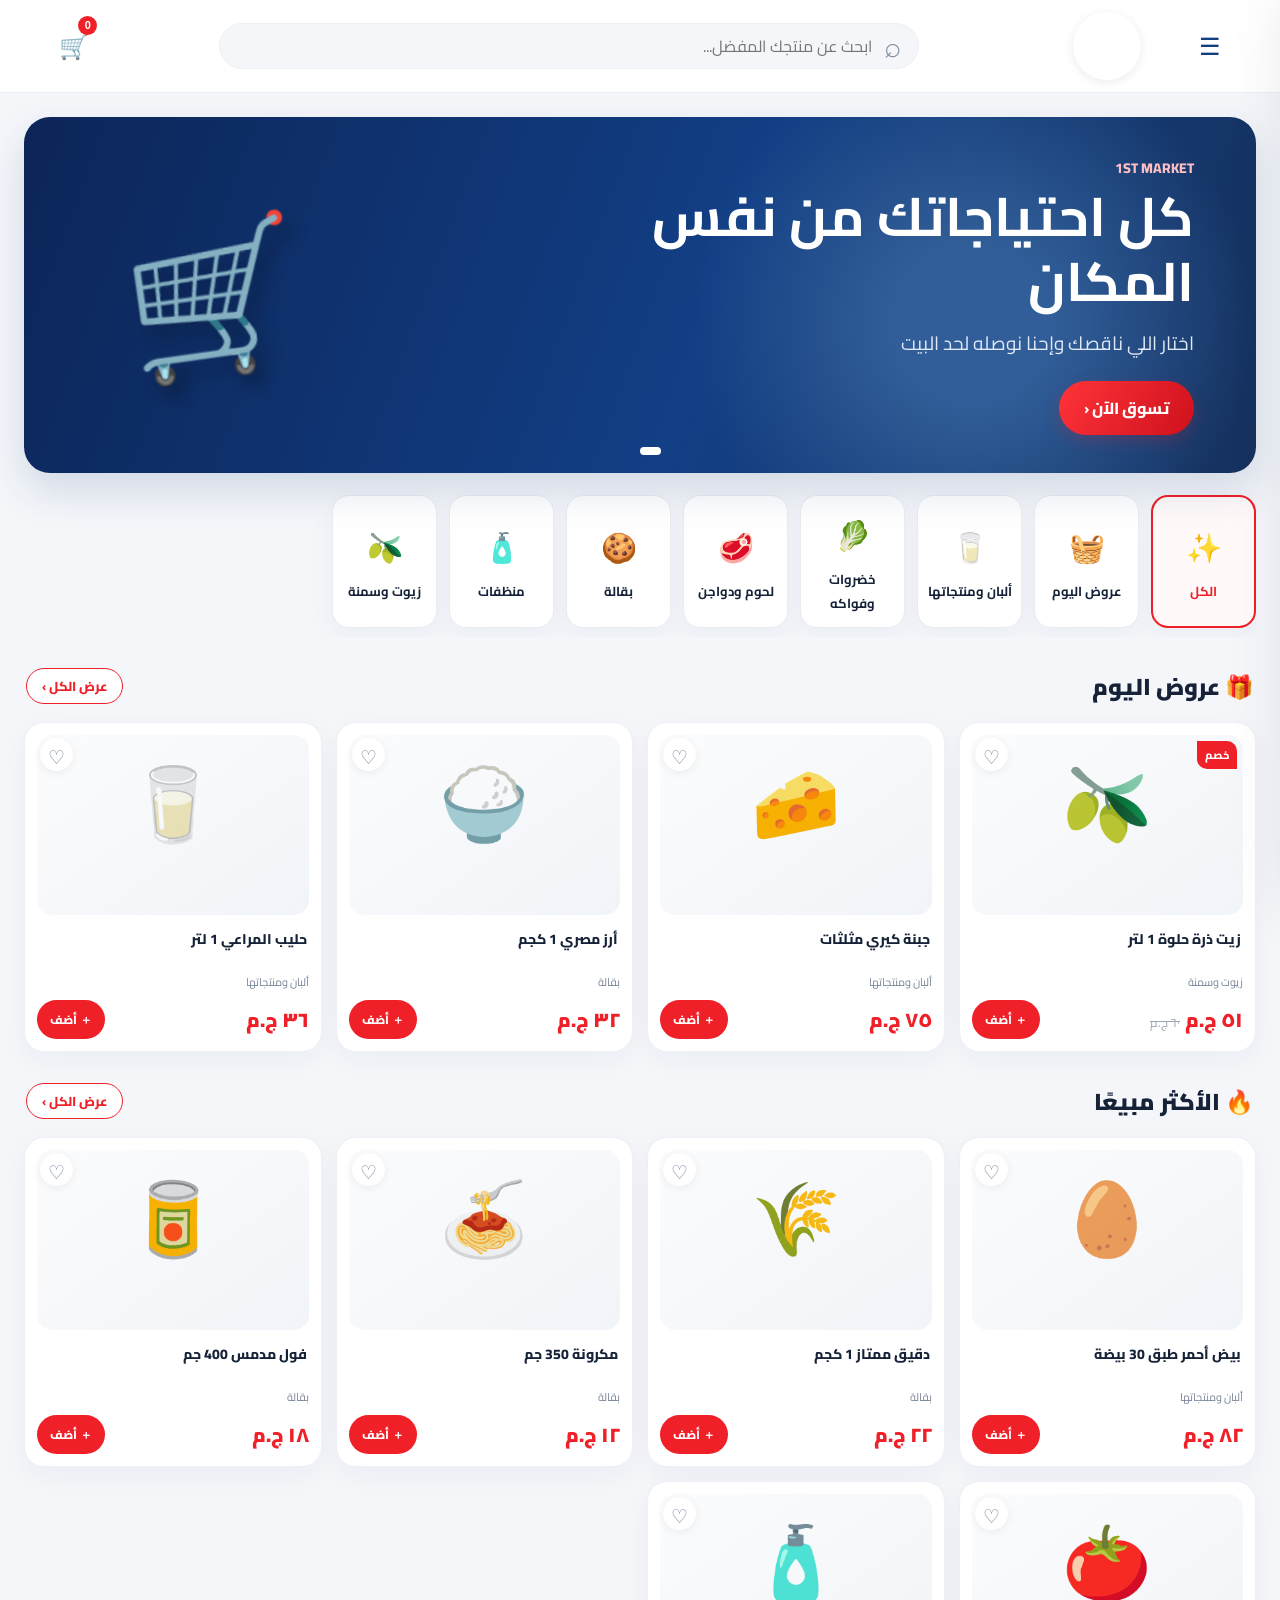
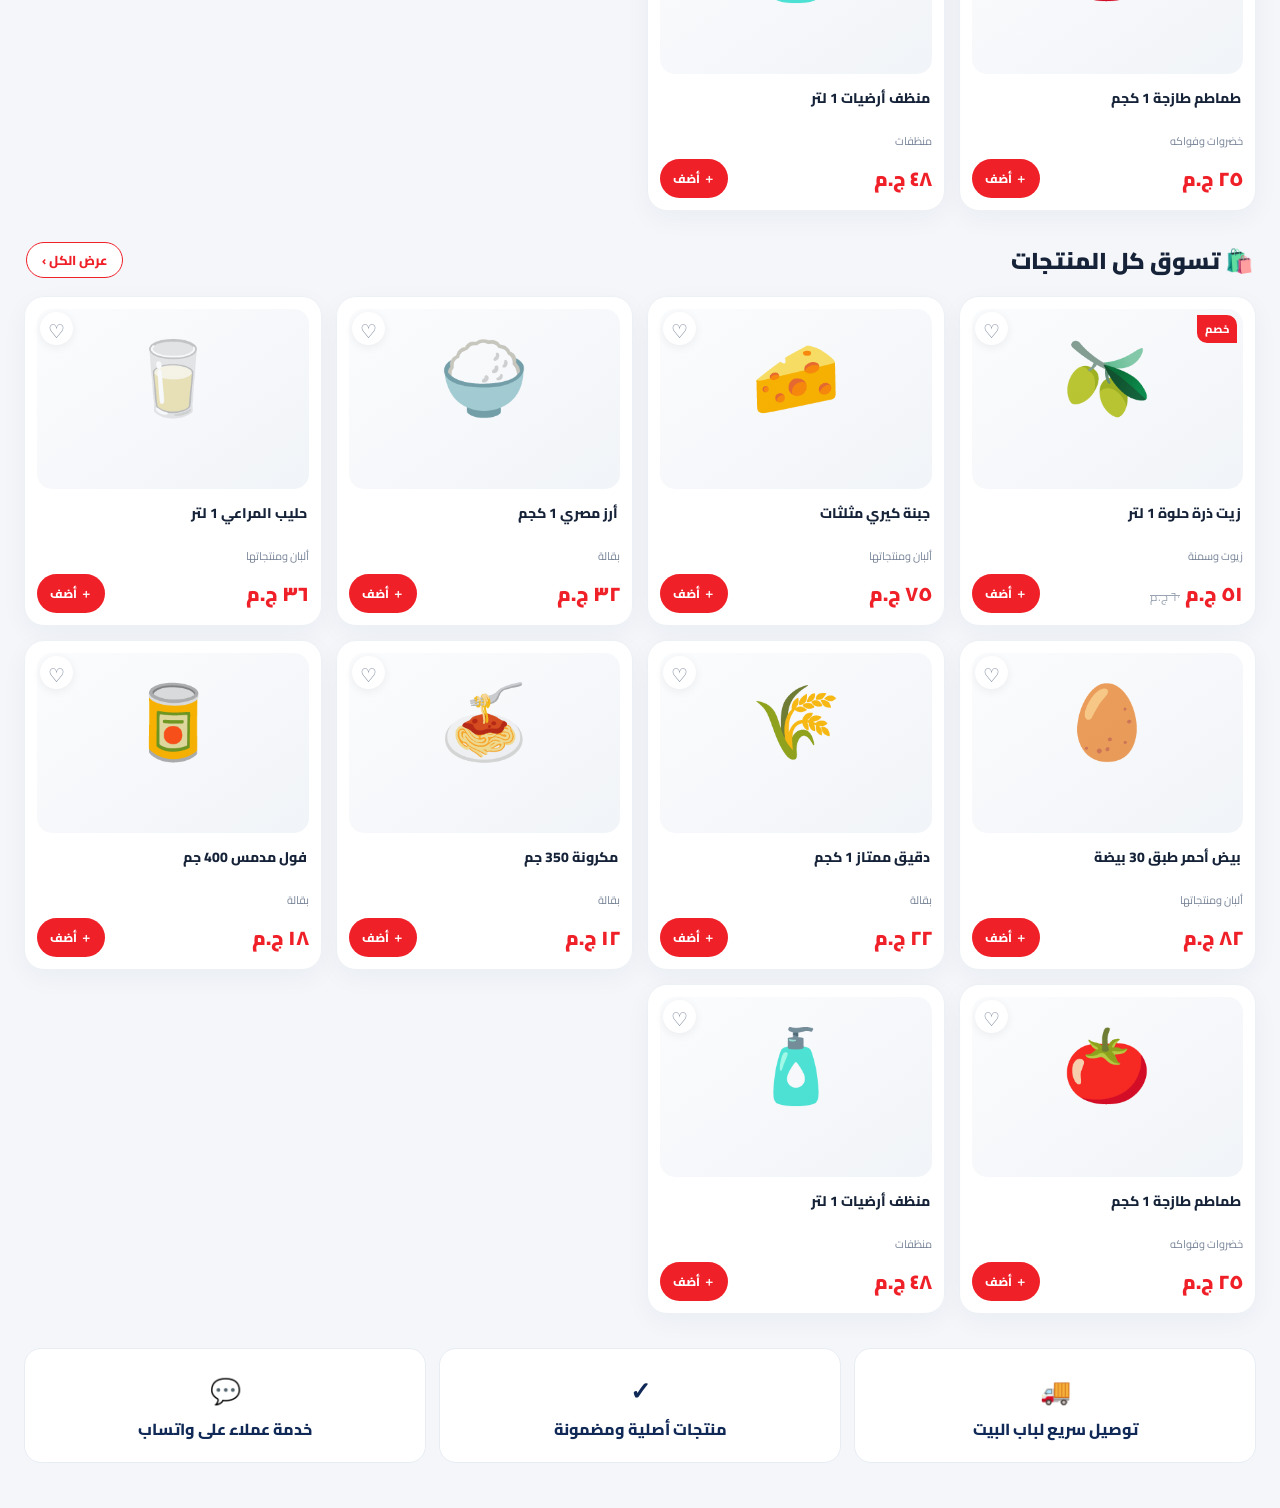
==== index.html @ da10d717 "Add files via upload" ====
<!doctype html>
<html lang="ar" dir="rtl">
<head>
  <meta charset="utf-8">
  <meta name="viewport" content="width=device-width,initial-scale=1,viewport-fit=cover">
  <meta name="theme-color" content="#f8f9fc">
  <meta name="description" content="1ST MARKET — كل احتياجاتك من نفس المكان">
  <title>1ST MARKET | ماركت البيت</title>
  <link rel="preconnect" href="https://fonts.googleapis.com">
  <link rel="preconnect" href="https://fonts.gstatic.com" crossorigin>
  <link href="https://fonts.googleapis.com/css2?family=Cairo:wght@400;500;600;700;800;900&display=swap" rel="stylesheet">
  <link rel="stylesheet" href="style.css">
</head>
<body>
  <div id="app" class="app-shell">
    <header class="topbar">
      <button class="icon-button menu-toggle" id="menu-toggle" aria-label="القائمة">☰</button>
      <a class="brand" href="#home" aria-label="1ST MARKET الصفحة الرئيسية"><span class="brand-crop"><img src="assets/brand.png" alt="1ST MARKET"></span></a>
      <label class="search-box"><span>⌕</span><input id="search-input" type="search" placeholder="ابحث عن منتجك المفضل..." autocomplete="off"></label>
      <button class="icon-button cart-shortcut" data-page="cart" aria-label="السلة">🛒<b id="cart-count">0</b></button>
    </header>
    <aside class="drawer" id="drawer">
      <div class="drawer-head"><span>أهلاً بيك في 1ST MARKET</span><button class="icon-button" id="close-drawer">×</button></div>
      <button data-page="home">🏠 الرئيسية</button><button data-page="orders">📦 طلباتي</button><button data-page="favorites">♡ المفضلة</button>
      <div class="drawer-note">كل احتياجاتك من نفس المكان</div>
    </aside>
    <main id="view" class="main-content"></main>
    <nav class="bottom-nav" aria-label="التنقل الرئيسي">
      <button class="active" data-page="home"><span>⌂</span><small>الرئيسية</small></button><button data-page="orders"><span>▤</span><small>طلباتي</small></button><button class="nav-cart" data-page="cart"><span>🛒</span><small>السلة</small><b id="nav-cart-count">0</b></button><button data-page="favorites"><span>♡</span><small>المفضلة</small></button><button data-page="more"><span>☰</span><small>المزيد</small></button>
    </nav>
    <div id="toast" class="toast" role="status"></div>
  </div>
  <script src="https://cdn.jsdelivr.net/npm/@supabase/supabase-js@2"></script>
  <script src="config.js"></script>
  <script src="store.js"></script>
</body>
</html>
---- style.css ----
:root{--red:#ef2028;--red-dark:#ce111b;--navy:#102957;--blue:#123e83;--ink:#152238;--muted:#778397;--bg:#f4f6fa;--line:#e8edf3;--green:#15934d;--white:#fff;--shadow:0 8px 26px #14294c0b;--radius:20px}*{box-sizing:border-box}html{scroll-behavior:smooth}body{margin:0;background:var(--bg);color:var(--ink);font-family:'Cairo',Tahoma,sans-serif}button,input,select,textarea{font:inherit}button{cursor:pointer}.app-shell{min-height:100vh}.topbar{position:sticky;top:0;z-index:20;display:flex;align-items:center;gap:18px;padding:12px max(4vw,20px);background:#ffffffed;backdrop-filter:blur(14px);border-bottom:1px solid var(--line)}.brand{width:132px;min-width:122px;text-decoration:none;text-align:center;color:var(--navy);line-height:1}.brand-mark{display:block;color:var(--red);font-size:25px;font-weight:900;font-style:italic}.brand-mark span{font-size:13px}.brand-name{display:block;letter-spacing:2px;font-size:14px;font-weight:900}.search-box{height:46px;display:flex;align-items:center;gap:10px;flex:1;max-width:700px;margin:auto;background:#f4f6f9;border:1px solid #edf0f4;border-radius:25px;padding:0 17px;color:#8290a0}.search-box span{font-size:29px;line-height:1}.search-box input{width:100%;border:0;outline:0;background:transparent;color:var(--ink)}.icon-button{position:relative;border:0;background:transparent;color:var(--blue);font-size:24px;padding:8px}.cart-shortcut b,.nav-cart b{position:absolute;top:0;right:0;min-width:19px;height:19px;border-radius:12px;background:var(--red);color:#fff;font:700 11px/19px sans-serif;text-align:center}.admin-shortcut{border:1px solid #dce5f2;background:white;color:var(--blue);border-radius:24px;padding:9px 17px;font-size:13px;font-weight:800}.main-content{max-width:1280px;margin:auto;padding:24px 24px 106px}.hero{position:relative;overflow:hidden;min-height:290px;border-radius:26px;padding:38px 5%;display:flex;align-items:center;background:radial-gradient(circle at 77% 58%,#315e98 0 8%,transparent 29%),linear-gradient(110deg,#0c2558,#123f85 56%,#16315d);color:white;box-shadow:0 18px 40px #0d2e6425}.hero:after{content:'🛒';position:absolute;left:8%;font-size:145px;filter:drop-shadow(8px 14px 10px #0005);transform:rotate(-8deg)}.hero-copy{max-width:55%;position:relative;z-index:1}.hero-kicker{color:#ffbfc2;font-size:14px;font-weight:800}.hero h1{margin:4px 0 0;font-size:clamp(32px,5vw,54px);line-height:1.2}.hero p{font-size:19px;color:#e0e9f8;margin:10px 0 20px}.primary-button,.red-button{border:0;border-radius:28px;color:white;background:linear-gradient(120deg,#ff333a,var(--red-dark));font-weight:800;padding:12px 25px;box-shadow:0 6px 16px #ed1f2933}.hero-dots{position:absolute;bottom:18px;left:50%;display:flex;gap:7px}.hero-dots i{width:7px;height:7px;border-radius:50%;background:#ffffff70}.hero-dots i:first-child{background:white}.category-row{display:flex;gap:12px;overflow:auto;padding:22px 0 9px}.category-chip{flex:0 0 105px;border:1px solid var(--line);border-radius:17px;background:white;padding:12px 8px;text-align:center;box-shadow:var(--shadow);color:var(--ink);font-size:13px;font-weight:700}.category-chip .emoji{display:block;font-size:29px;margin-bottom:4px}.category-chip.selected{border:2px solid var(--red);color:var(--red);background:#fff9f9}.section{margin-top:28px}.section-heading{display:flex;justify-content:space-between;align-items:center;margin:0 2px 14px}.section-heading h2{font-size:23px;margin:0;font-weight:900}.section-heading .see-all{border:1px solid var(--red);border-radius:20px;padding:5px 15px;color:var(--red);background:white;font-size:13px;font-weight:800}.product-grid{display:grid;grid-template-columns:repeat(4,minmax(0,1fr));gap:14px}.product-card{position:relative;display:flex;flex-direction:column;background:white;border:1px solid #edf0f4;border-radius:20px;padding:12px;box-shadow:var(--shadow);transition:transform .2s}.product-card:hover{transform:translateY(-3px)}.product-image{height:180px;display:grid;place-items:center;background:linear-gradient(145deg,#fbfcfd,#f4f7fa);border-radius:15px;overflow:hidden}.product-image img{width:100%;height:100%;object-fit:contain;mix-blend-mode:multiply}.product-emoji{font-size:74px}.sale-badge{position:absolute;top:18px;right:18px;border-radius:0 10px 0 10px;background:var(--red);color:white;padding:4px 8px;font-size:11px;font-weight:800}.favorite-toggle{position:absolute;top:15px;left:15px;border:0;width:33px;height:33px;border-radius:50%;background:#fff;color:#778397;font-size:19px;box-shadow:0 2px 10px #0001}.favorite-toggle.active{color:var(--red)}.product-title{font-size:14px;font-weight:800;margin:11px 2px 4px;min-height:42px}.product-meta{font-size:11px;color:var(--muted)}.product-bottom{display:flex;align-items:center;justify-content:space-between;margin-top:auto;padding-top:8px}.price{color:var(--red);font-size:20px;font-weight:900;white-space:nowrap}.old-price{color:#9aa4b2;text-decoration:line-through;font-size:12px;margin-inline-start:5px}.add-button{border:0;border-radius:20px;padding:8px 13px;background:var(--red);color:white;font-size:12px;font-weight:800}.features{display:grid;grid-template-columns:repeat(3,1fr);gap:13px;margin-top:34px}.feature{background:white;border:1px solid var(--line);border-radius:17px;padding:18px;text-align:center;color:var(--navy);font-weight:800}.feature span{display:block;font-size:25px}.bottom-nav{position:fixed;z-index:25;bottom:0;right:0;left:0;display:flex;justify-content:center;gap:clamp(12px,6vw,80px);padding:9px 12px max(9px,env(safe-area-inset-bottom));background:#ffffffef;border-top:1px solid var(--line);backdrop-filter:blur(14px)}.bottom-nav button{position:relative;min-width:54px;display:grid;justify-items:center;gap:1px;border:0;background:transparent;color:#7d8795}.bottom-nav button span{font-size:24px;line-height:1.1}.bottom-nav small{font-size:10px;font-weight:700}.bottom-nav button.active{color:var(--red)}.nav-cart b{top:-3px;right:6px}.drawer{position:fixed;z-index:40;inset:0 0 0 auto;width:min(330px,85vw);padding:20px;background:white;box-shadow:-20px 0 60px #061b3920;transform:translateX(110%);transition:transform .25s}.drawer.open{transform:translateX(0)}.drawer-head{display:flex;justify-content:space-between;align-items:center;color:var(--navy);font-weight:900;margin-bottom:20px}.drawer>button:not(.icon-button){display:block;width:100%;border:0;background:white;text-align:right;padding:14px 8px;border-bottom:1px solid var(--line);font-weight:700;color:var(--ink)}.drawer-note{margin-top:25px;padding:16px;background:#fff4f4;border-radius:14px;color:var(--red);font-weight:800}.page-title{display:flex;justify-content:space-between;align-items:center;margin:0 0 18px}.page-title h1{font-size:27px;margin:0}.panel{background:white;border:1px solid var(--line);border-radius:var(--radius);padding:20px;box-shadow:var(--shadow);margin-bottom:16px}.empty-state{padding:55px 20px;text-align:center;background:white;border-radius:22px;color:var(--muted)}.empty-state span{display:block;font-size:52px;margin-bottom:8px}.cart-layout{display:grid;grid-template-columns:1.6fr 1fr;gap:17px}.cart-line{display:grid;grid-template-columns:70px 1fr auto auto;align-items:center;gap:14px;padding:13px 0;border-bottom:1px solid var(--line)}.cart-thumb{height:65px;width:65px;display:grid;place-items:center;background:#f4f6f8;border-radius:13px;font-size:35px}.cart-thumb img{width:100%;height:100%;object-fit:contain}.qty-control{display:flex;align-items:center;gap:12px;border:1px solid var(--line);border-radius:10px;padding:5px}.qty-control button{border:0;background:#f5f7fa;color:var(--blue);width:25px;height:25px;border-radius:7px}.summary-row{display:flex;justify-content:space-between;padding:9px 0;color:#66748a}.summary-total{border-top:1px solid var(--line);margin-top:6px;padding-top:15px;font-size:20px;color:var(--ink);font-weight:900}.checkout-form{display:grid;gap:10px}.field{width:100%;border:1px solid #dfe5ed;border-radius:11px;padding:11px 13px;outline:none;background:white}.field:focus{border-color:#91add7;box-shadow:0 0 0 3px #dce8fa}.checkout-form label,.form-grid label{font-size:12px;font-weight:800;color:#59677d}.checkout-form label input,.checkout-form label textarea,.checkout-form label select{display:block;margin-top:5px}.checkout-form textarea{min-height:75px;resize:vertical}.status-pill{display:inline-block;padding:4px 10px;border-radius:20px;background:#eef5ff;color:var(--blue);font-size:12px;font-weight:800}.order-card{display:grid;grid-template-columns:1fr auto;gap:12px}.order-card h3{margin:0}.order-card p{margin:5px 0;color:var(--muted);font-size:13px}.order-items{grid-column:1/-1;border-top:1px solid var(--line);padding-top:10px;font-size:13px}.admin-wrap{display:grid;grid-template-columns:210px 1fr;gap:18px}.admin-sidebar{position:sticky;top:88px;align-self:start;padding:12px;background:var(--navy);color:white;border-radius:18px}.admin-sidebar .admin-title{padding:10px 12px 14px;font-weight:900;font-size:16px}.admin-sidebar button{display:flex;align-items:center;gap:9px;width:100%;border:0;background:transparent;color:#dbe5f6;text-align:right;padding:11px 12px;border-radius:10px;font-size:13px}.admin-sidebar button.active,.admin-sidebar button:hover{background:#ffffff1b;color:white}.admin-content{min-width:0}.stat-grid{display:grid;grid-template-columns:repeat(4,1fr);gap:12px;margin-bottom:16px}.stat-card{background:white;border:1px solid var(--line);border-radius:16px;padding:16px}.stat-card span{display:block;color:var(--muted);font-size:12px}.stat-card strong{display:block;margin-top:7px;font-size:22px;color:var(--navy)}.toolbar{display:flex;align-items:center;justify-content:space-between;gap:10px;margin-bottom:13px}.toolbar h2{margin:0;font-size:20px}.toolbar-actions{display:flex;gap:8px;align-items:center}.secondary-button{border:1px solid var(--line);border-radius:10px;background:#fff;color:var(--navy);padding:8px 13px;font-size:12px;font-weight:800}.small-red{border:0;background:var(--red);color:white;border-radius:10px;padding:9px 13px;font-weight:800;font-size:12px}.table-wrap{overflow:auto}.data-table{width:100%;border-collapse:collapse;min-width:650px}.data-table th,.data-table td{padding:11px 10px;text-align:right;border-bottom:1px solid var(--line);font-size:12px}.data-table th{color:#748197;font-weight:800;background:#fafbfd}.data-table td strong{color:var(--red)}.row-actions{display:flex;gap:6px}.row-actions button{border:1px solid var(--line);background:white;border-radius:8px;padding:5px 8px;font-size:11px;color:var(--navy)}.row-actions .delete{color:#bd1d27}.form-grid{display:grid;grid-template-columns:1fr 1fr;gap:12px}.form-grid input,.form-grid select,.form-grid textarea{display:block;width:100%;margin-top:5px}.form-grid .wide{grid-column:1/-1}.modal-backdrop{position:fixed;z-index:80;inset:0;background:#06132480;display:grid;place-items:center;padding:18px}.modal{width:min(600px,100%);max-height:92vh;overflow:auto;border-radius:20px;background:white;padding:22px;box-shadow:0 25px 80px #0003}.modal-head{display:flex;justify-content:space-between;align-items:center;margin-bottom:14px}.modal-head h2{margin:0}.modal-close{border:0;background:#f1f3f7;border-radius:50%;width:34px;height:34px;font-size:20px}.modal-actions{display:flex;justify-content:flex-start;gap:8px;margin-top:17px}.toast{position:fixed;z-index:100;bottom:90px;left:50%;transform:translate(-50%,20px);background:#13213a;color:white;border-radius:30px;padding:10px 20px;font-weight:700;font-size:13px;opacity:0;pointer-events:none;transition:.22s;white-space:nowrap}.toast.show{opacity:1;transform:translate(-50%,0)}.settings-grid{display:grid;grid-template-columns:1fr 1fr;gap:12px}.settings-grid label{font-size:12px;font-weight:800}.settings-grid input,.settings-grid textarea{display:block;width:100%;margin-top:5px}.connection-note{background:#fff8e7;border:1px solid #f4e3ad;padding:12px 14px;border-radius:12px;color:#765d15;font-size:12px;line-height:1.8;margin-bottom:14px}.connection-note.connected{background:#eaf8f0;border-color:#bce6ca;color:#176a39}.category-admin-list{display:flex;flex-wrap:wrap;gap:8px}.category-admin-list span{display:inline-flex;gap:7px;align-items:center;padding:7px 11px;border:1px solid var(--line);border-radius:20px;background:#fafbfd}.category-admin-list button{border:0;background:transparent;color:var(--red)}.muted{color:var(--muted);font-size:12px}.hidden{display:none!important}.error-text{color:var(--red);font-size:12px}
@media(min-width:900px){.bottom-nav{display:none}.main-content{padding-bottom:45px}}
@media(max-width:850px){.topbar{gap:8px;padding:10px 13px}.admin-shortcut{display:none}.brand{min-width:76px;width:78px}.brand-mark{font-size:20px}.brand-name{font-size:11px}.search-box{height:42px;padding:0 11px}.main-content{padding:16px 14px 100px}.hero{min-height:245px}.product-grid{grid-template-columns:repeat(3,minmax(0,1fr));gap:10px}.product-image{height:155px}.cart-layout{grid-template-columns:1fr}.stat-grid{grid-template-columns:repeat(2,1fr)}.admin-wrap{grid-template-columns:1fr}.admin-sidebar{position:static;display:flex;overflow:auto;gap:4px;padding:8px}.admin-sidebar .admin-title{display:none}.admin-sidebar button{min-width:max-content;width:auto}.admin-content{min-width:0}}
@media(max-width:540px){.topbar{gap:6px}.menu-toggle{font-size:21px;padding:6px}.brand{min-width:63px;width:63px}.brand-mark{font-size:17px}.brand-mark span{font-size:10px}.brand-name{font-size:9px;letter-spacing:1px}.search-box{height:38px;gap:5px}.search-box span{font-size:23px}.search-box input{font-size:11px}.cart-shortcut{font-size:20px;padding:5px}.hero{min-height:205px;border-radius:19px;padding:23px 6%}.hero:after{font-size:95px;left:2%;opacity:.9}.hero-copy{max-width:66%}.hero h1{font-size:29px}.hero p{font-size:13px;margin:7px 0 13px}.hero .primary-button{font-size:12px;padding:9px 16px}.category-row{gap:8px;padding:17px 0 6px}.category-chip{flex-basis:84px;padding:9px 6px;font-size:11px}.category-chip .emoji{font-size:25px}.section{margin-top:20px}.section-heading h2{font-size:18px}.product-grid{grid-template-columns:repeat(2,minmax(0,1fr));gap:9px}.product-card{border-radius:16px;padding:8px}.product-image{height:137px}.product-emoji{font-size:60px}.product-title{font-size:12px;min-height:38px;margin-top:8px}.price{font-size:17px}.add-button{padding:7px 10px;font-size:10px}.features{grid-template-columns:1fr;gap:8px}.feature{padding:12px}.bottom-nav{gap:0;justify-content:space-around}.bottom-nav button{min-width:49px}.bottom-nav button span{font-size:21px}.bottom-nav small{font-size:9px}.cart-line{grid-template-columns:53px 1fr auto;gap:8px}.cart-thumb{width:52px;height:54px}.cart-line .line-sum{grid-column:2}.qty-control{gap:6px;padding:4px}.qty-control button{width:22px;height:22px}.page-title h1{font-size:23px}.panel{padding:14px;border-radius:16px}.stat-grid{gap:8px}.stat-card{padding:11px}.stat-card strong{font-size:19px}.toolbar{align-items:flex-start;flex-direction:column}.toolbar-actions{width:100%;flex-wrap:wrap}.form-grid,.settings-grid{grid-template-columns:1fr}.form-grid .wide{grid-column:auto}.order-card{grid-template-columns:1fr}.order-card>.status-pill{justify-self:start}}
.product-open{display:grid;place-items:center;width:100%;height:180px;padding:0;border:0;border-radius:15px;background:linear-gradient(145deg,#fbfcfd,#f1f4f8);overflow:hidden}.product-card-image{width:100%;height:100%;object-fit:contain;mix-blend-mode:multiply}.product-open .product-emoji{font-size:72px}.product-title[data-do="detail"]{cursor:pointer}.hero{background-repeat:no-repeat}.hero-dots{z-index:2}.hero-dots button{width:8px;height:8px;border:0;border-radius:50%;padding:0;background:#ffffff77}.hero-dots button.on{background:#fff;width:21px;border-radius:6px}.detail-layout{display:grid;grid-template-columns:1.06fr .94fr;gap:26px;background:#fff;border:1px solid var(--line);border-radius:22px;padding:20px;box-shadow:var(--shadow)}.detail-photo{height:min(43vw,500px);min-height:300px;position:relative;display:grid;place-items:center;background:#f5f7f9;border-radius:18px;overflow:hidden}.detail-photo img{height:100%;width:100%;object-fit:contain;mix-blend-mode:multiply}.detail-photo>span{font-size:140px}.detail-sale{top:18px;right:18px;font-size:15px;padding:9px 14px}.thumb-row{display:flex;gap:9px;margin-top:10px;overflow:auto}.thumb-row button{width:85px;height:80px;padding:3px;border-radius:12px;border:1px solid var(--line);background:#f8f9fb;flex:none}.thumb-row button.chosen{border:2px solid var(--red)}.thumb-row img{width:100%;height:100%;object-fit:contain}.detail-info{padding:12px 4px}.product-breadcrumb{font-size:12px;color:var(--muted)}.detail-info h1{font-size:clamp(26px,4vw,38px);line-height:1.3;margin:14px 0}.rating{font-size:17px;color:#f2a900;font-weight:900}.rating span{color:var(--muted);font-size:13px;font-weight:500}.detail-description{font-size:16px;line-height:1.9;color:#45536a}.detail-hot{display:inline-block;background:#fff0f0;color:var(--red);border-radius:25px;padding:8px 14px;margin:12px 0;font-size:13px;font-weight:800}.detail-price{display:flex;align-items:center;gap:15px;margin:8px 0}.detail-price strong{font-size:36px;color:var(--red)}.detail-price del{font-size:19px;color:#8c98a9}.stock-note{color:#188244;font-size:13px;font-weight:800}.buy-row{display:flex;gap:12px;margin:18px 0}.buy-row .qty-control{min-width:115px;justify-content:space-around}.buy-row .red-button{flex:1}.detail-perks{display:flex;flex-wrap:wrap;gap:8px}.detail-perks span{border-radius:10px;background:#f3f6fa;padding:10px;font-size:12px;color:var(--navy);font-weight:700}.product-specs{margin-top:17px}.product-specs h2{font-size:18px;color:var(--navy);margin-top:15px}.product-specs table{width:100%;border-collapse:collapse}.product-specs th,.product-specs td{padding:10px;border:1px solid var(--line);text-align:right}.product-specs th{width:35%;background:#f8f9fb}.track-form{display:grid;grid-template-columns:1fr 1fr auto;gap:12px;align-items:end}.track-form label{font-size:12px;font-weight:800}.track-form .field{display:block;margin-top:4px}.track-steps{display:flex;justify-content:space-between;gap:10px;grid-column:1/-1;padding:20px 0}.track-steps span{display:grid;text-align:center;gap:7px;color:#8b96a7;font-size:12px}.track-steps span.done{color:#168244}.track-steps b{display:grid;place-items:center;width:42px;height:42px;border-radius:50%;margin:auto;background:#e9edf2;font-size:20px}.track-steps .done b{background:#1a9d55;color:white}.success-page{text-align:center;padding:42px 18px}.success-check{width:85px;height:85px;border-radius:50%;display:grid;place-items:center;background:#159d55;color:white;font-size:53px;margin:auto}.order-number{display:grid;gap:5px;background:#eef9f2;color:#277145;border-radius:16px;padding:18px;max-width:420px;margin:20px auto}.order-number strong{font-size:26px}.remove-item{border:0;background:none;color:var(--red);font-size:22px}.more-panel{display:grid;gap:10px}.more-panel button{background:#fff;border:1px solid var(--line);border-radius:12px;text-align:right;padding:15px;font-weight:800;color:var(--navy)}
.brand{display:flex;align-items:center;justify-content:center}.brand-crop{display:block;width:68px;height:68px;position:relative;border-radius:50%;overflow:hidden;background:white;box-shadow:0 2px 10px #10295718}.brand-crop img{position:absolute;width:250%;height:250%;max-width:none;object-fit:cover;left:50%;top:50%;transform:translate(-50%,-50%)}
.hero.has-image:after{display:none}
@media(max-width:700px){.product-open{height:137px}.detail-layout{grid-template-columns:1fr;padding:12px;gap:12px}.detail-photo{height:330px;min-height:260px}.detail-info{padding:7px}.detail-info h1{font-size:26px;margin:8px 0}.detail-price strong{font-size:30px}.track-form{grid-template-columns:1fr}.track-steps{overflow:auto}.track-steps span{min-width:72px}.product-specs th,.product-specs td{padding:8px;font-size:12px}}
@media(max-width:540px){.brand-crop{width:48px;height:48px}.topbar .brand{min-width:52px;width:52px}}
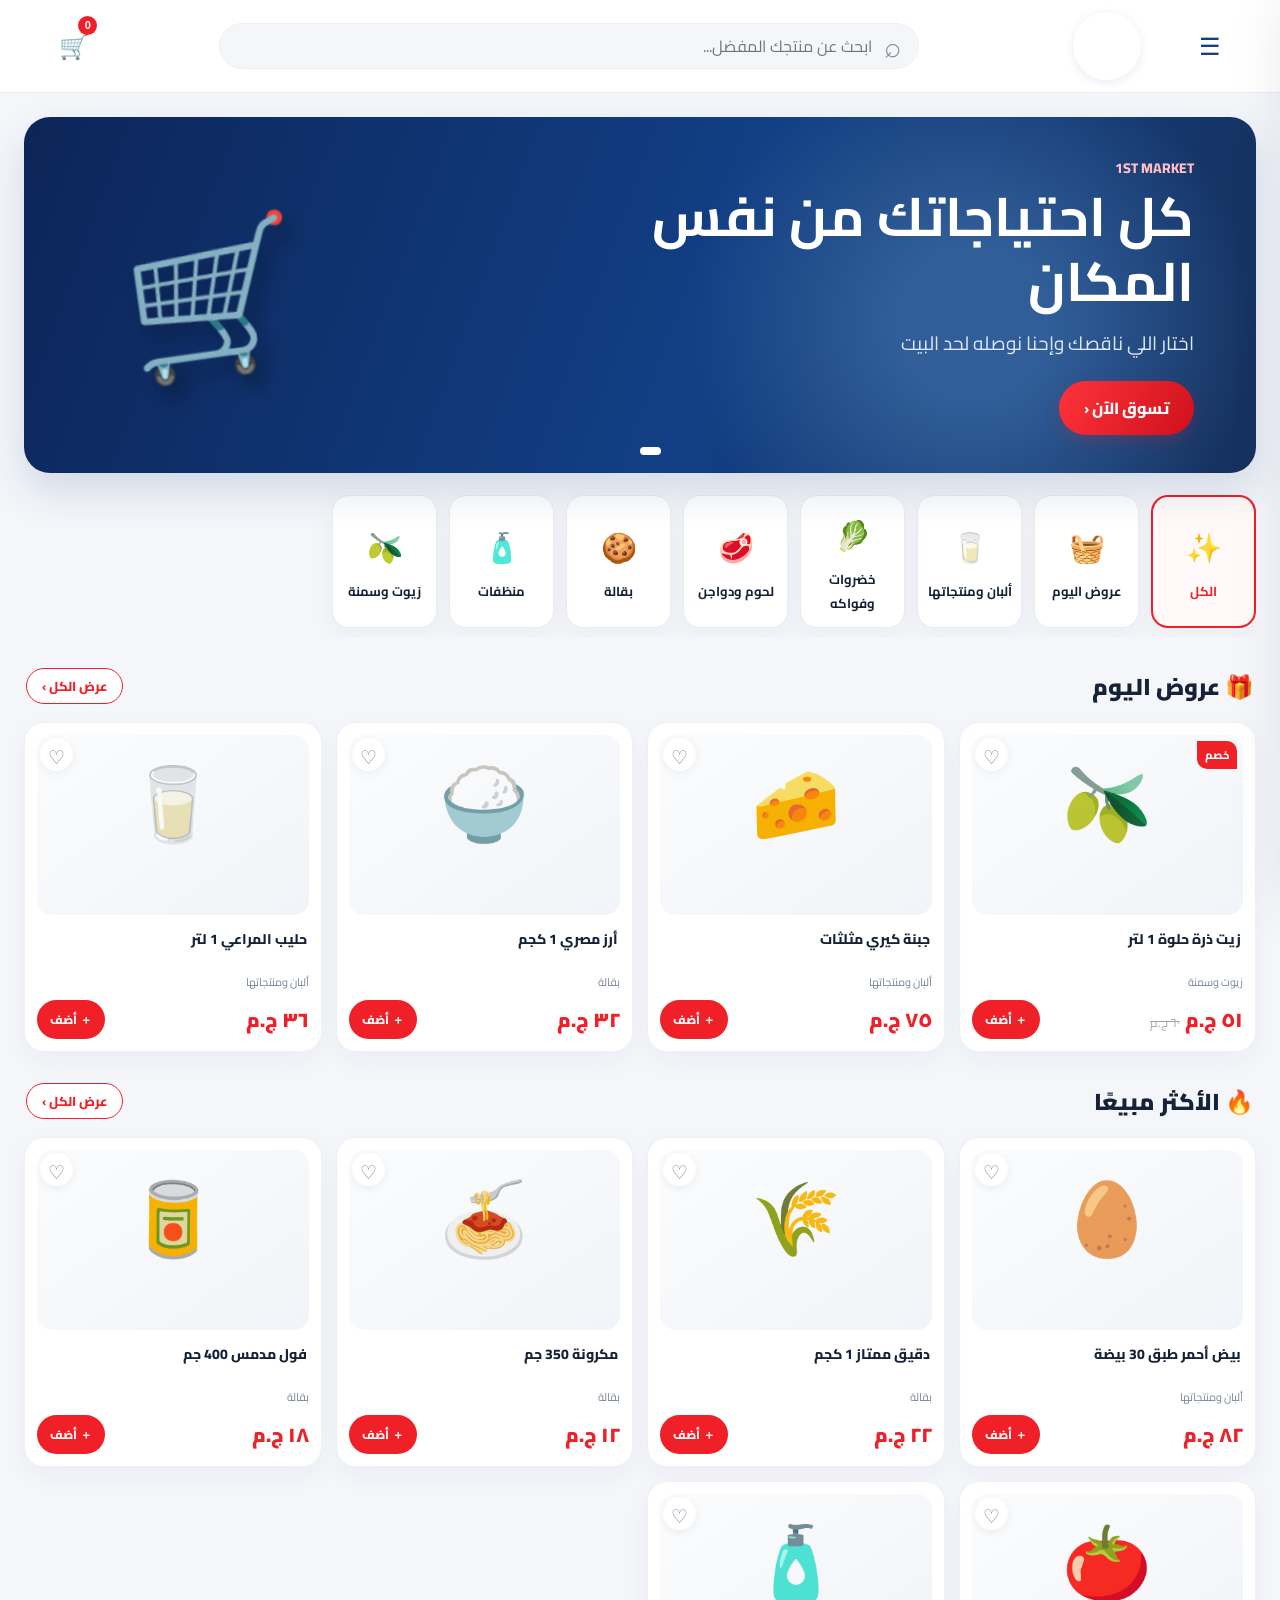
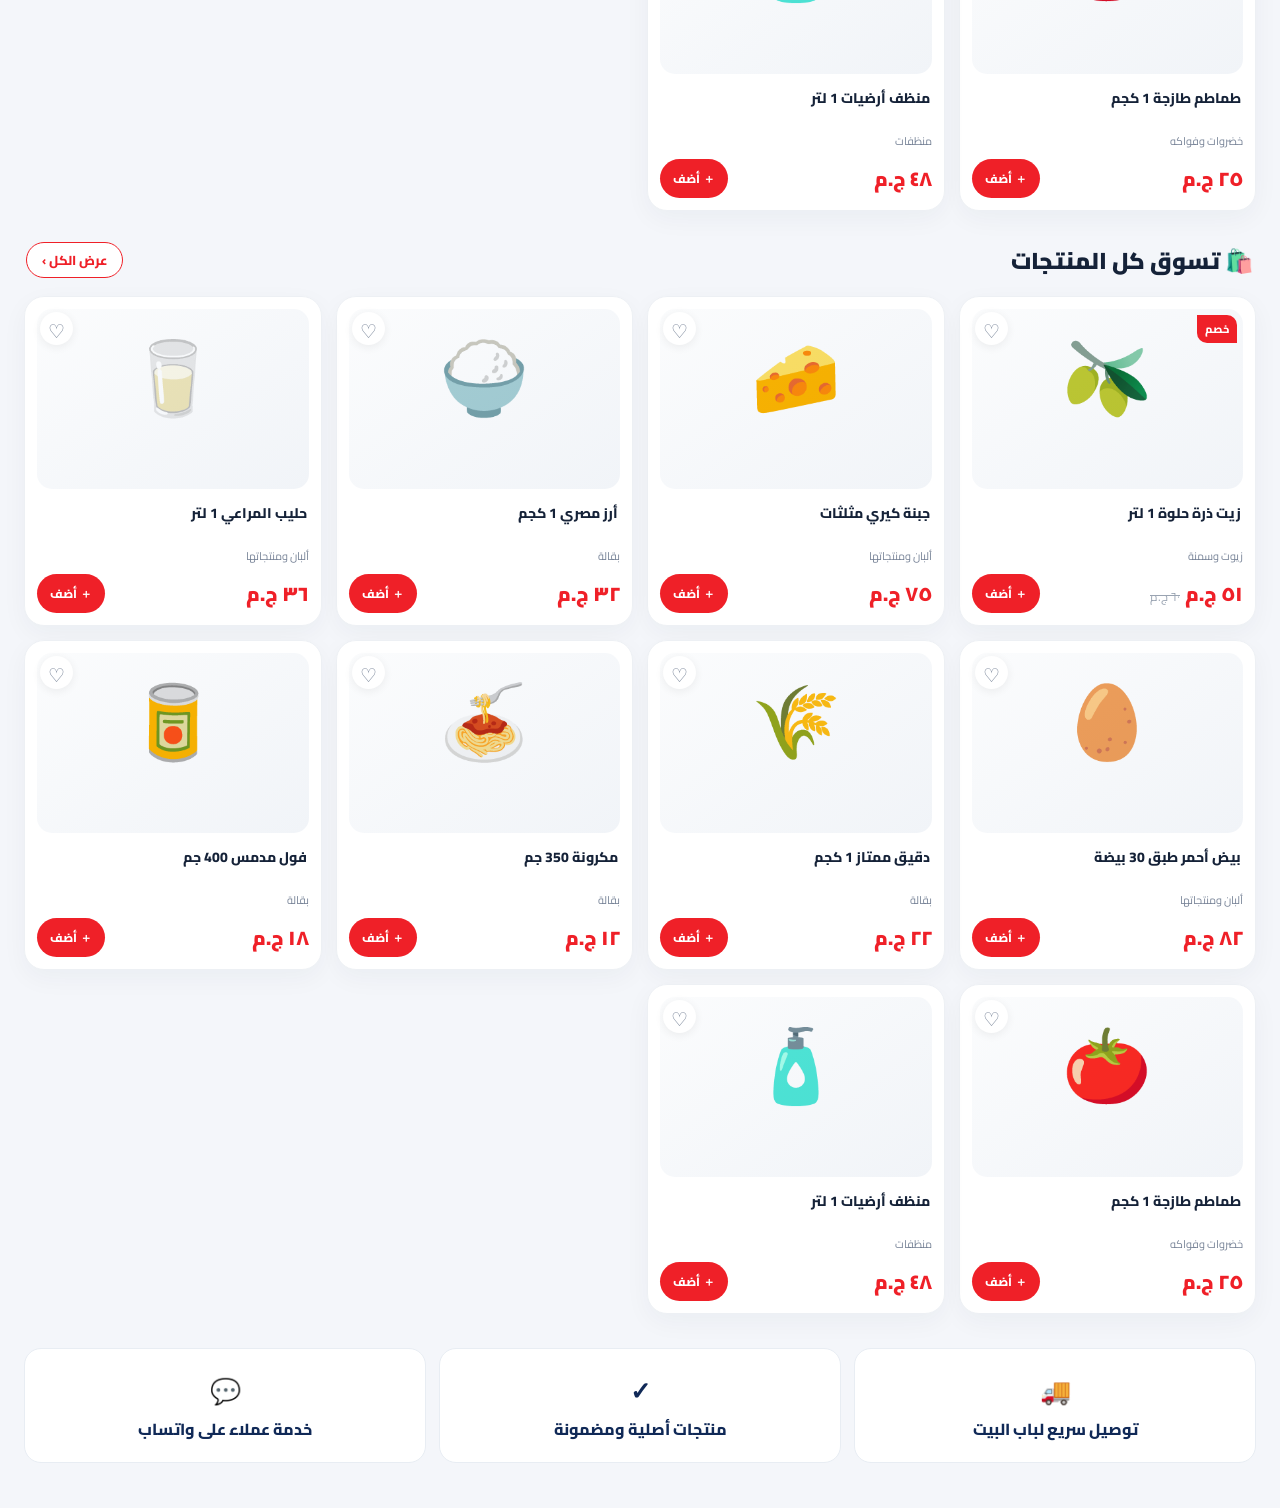
==== commit f822ca54: "Add files via upload" ====
--- a/index.html
+++ b/index.html
@@ -22,11 +22,13 @@
     <aside class="drawer" id="drawer">
       <div class="drawer-head"><span>أهلاً بيك في 1ST MARKET</span><button class="icon-button" id="close-drawer">×</button></div>
       <button data-page="home">🏠 الرئيسية</button><button data-page="orders">📦 طلباتي</button><button data-page="favorites">♡ المفضلة</button>
+      <button data-page="account">👤 حسابي / تسجيل الدخول</button>
+      <button id="notification-optin">🔔 تفعيل إشعارات المتجر</button>
       <div class="drawer-note">كل احتياجاتك من نفس المكان</div>
     </aside>
     <main id="view" class="main-content"></main>
     <nav class="bottom-nav" aria-label="التنقل الرئيسي">
-      <button class="active" data-page="home"><span>⌂</span><small>الرئيسية</small></button><button data-page="orders"><span>▤</span><small>طلباتي</small></button><button class="nav-cart" data-page="cart"><span>🛒</span><small>السلة</small><b id="nav-cart-count">0</b></button><button data-page="favorites"><span>♡</span><small>المفضلة</small></button><button data-page="more"><span>☰</span><small>المزيد</small></button>
+      <button class="active" data-page="home"><span>⌂</span><small>الرئيسية</small></button><button data-page="orders"><span>▤</span><small>طلباتي</small></button><button class="nav-cart" data-page="cart"><span>🛒</span><small>السلة</small><b id="nav-cart-count">0</b></button><button data-page="favorites"><span>♡</span><small>المفضلة</small></button><button data-page="account"><span>♙</span><small>حسابي</small></button>
     </nav>
     <div id="toast" class="toast" role="status"></div>
   </div>
--- a/style.css
+++ b/style.css
@@ -1,4 +1,5 @@
 :root{--red:#ef2028;--red-dark:#ce111b;--navy:#102957;--blue:#123e83;--ink:#152238;--muted:#778397;--bg:#f4f6fa;--line:#e8edf3;--green:#15934d;--white:#fff;--shadow:0 8px 26px #14294c0b;--radius:20px}*{box-sizing:border-box}html{scroll-behavior:smooth}body{margin:0;background:var(--bg);color:var(--ink);font-family:'Cairo',Tahoma,sans-serif}button,input,select,textarea{font:inherit}button{cursor:pointer}.app-shell{min-height:100vh}.topbar{position:sticky;top:0;z-index:20;display:flex;align-items:center;gap:18px;padding:12px max(4vw,20px);background:#ffffffed;backdrop-filter:blur(14px);border-bottom:1px solid var(--line)}.brand{width:132px;min-width:122px;text-decoration:none;text-align:center;color:var(--navy);line-height:1}.brand-mark{display:block;color:var(--red);font-size:25px;font-weight:900;font-style:italic}.brand-mark span{font-size:13px}.brand-name{display:block;letter-spacing:2px;font-size:14px;font-weight:900}.search-box{height:46px;display:flex;align-items:center;gap:10px;flex:1;max-width:700px;margin:auto;background:#f4f6f9;border:1px solid #edf0f4;border-radius:25px;padding:0 17px;color:#8290a0}.search-box span{font-size:29px;line-height:1}.search-box input{width:100%;border:0;outline:0;background:transparent;color:var(--ink)}.icon-button{position:relative;border:0;background:transparent;color:var(--blue);font-size:24px;padding:8px}.cart-shortcut b,.nav-cart b{position:absolute;top:0;right:0;min-width:19px;height:19px;border-radius:12px;background:var(--red);color:#fff;font:700 11px/19px sans-serif;text-align:center}.admin-shortcut{border:1px solid #dce5f2;background:white;color:var(--blue);border-radius:24px;padding:9px 17px;font-size:13px;font-weight:800}.main-content{max-width:1280px;margin:auto;padding:24px 24px 106px}.hero{position:relative;overflow:hidden;min-height:290px;border-radius:26px;padding:38px 5%;display:flex;align-items:center;background:radial-gradient(circle at 77% 58%,#315e98 0 8%,transparent 29%),linear-gradient(110deg,#0c2558,#123f85 56%,#16315d);color:white;box-shadow:0 18px 40px #0d2e6425}.hero:after{content:'🛒';position:absolute;left:8%;font-size:145px;filter:drop-shadow(8px 14px 10px #0005);transform:rotate(-8deg)}.hero-copy{max-width:55%;position:relative;z-index:1}.hero-kicker{color:#ffbfc2;font-size:14px;font-weight:800}.hero h1{margin:4px 0 0;font-size:clamp(32px,5vw,54px);line-height:1.2}.hero p{font-size:19px;color:#e0e9f8;margin:10px 0 20px}.primary-button,.red-button{border:0;border-radius:28px;color:white;background:linear-gradient(120deg,#ff333a,var(--red-dark));font-weight:800;padding:12px 25px;box-shadow:0 6px 16px #ed1f2933}.hero-dots{position:absolute;bottom:18px;left:50%;display:flex;gap:7px}.hero-dots i{width:7px;height:7px;border-radius:50%;background:#ffffff70}.hero-dots i:first-child{background:white}.category-row{display:flex;gap:12px;overflow:auto;padding:22px 0 9px}.category-chip{flex:0 0 105px;border:1px solid var(--line);border-radius:17px;background:white;padding:12px 8px;text-align:center;box-shadow:var(--shadow);color:var(--ink);font-size:13px;font-weight:700}.category-chip .emoji{display:block;font-size:29px;margin-bottom:4px}.category-chip.selected{border:2px solid var(--red);color:var(--red);background:#fff9f9}.section{margin-top:28px}.section-heading{display:flex;justify-content:space-between;align-items:center;margin:0 2px 14px}.section-heading h2{font-size:23px;margin:0;font-weight:900}.section-heading .see-all{border:1px solid var(--red);border-radius:20px;padding:5px 15px;color:var(--red);background:white;font-size:13px;font-weight:800}.product-grid{display:grid;grid-template-columns:repeat(4,minmax(0,1fr));gap:14px}.product-card{position:relative;display:flex;flex-direction:column;background:white;border:1px solid #edf0f4;border-radius:20px;padding:12px;box-shadow:var(--shadow);transition:transform .2s}.product-card:hover{transform:translateY(-3px)}.product-image{height:180px;display:grid;place-items:center;background:linear-gradient(145deg,#fbfcfd,#f4f7fa);border-radius:15px;overflow:hidden}.product-image img{width:100%;height:100%;object-fit:contain;mix-blend-mode:multiply}.product-emoji{font-size:74px}.sale-badge{position:absolute;top:18px;right:18px;border-radius:0 10px 0 10px;background:var(--red);color:white;padding:4px 8px;font-size:11px;font-weight:800}.favorite-toggle{position:absolute;top:15px;left:15px;border:0;width:33px;height:33px;border-radius:50%;background:#fff;color:#778397;font-size:19px;box-shadow:0 2px 10px #0001}.favorite-toggle.active{color:var(--red)}.product-title{font-size:14px;font-weight:800;margin:11px 2px 4px;min-height:42px}.product-meta{font-size:11px;color:var(--muted)}.product-bottom{display:flex;align-items:center;justify-content:space-between;margin-top:auto;padding-top:8px}.price{color:var(--red);font-size:20px;font-weight:900;white-space:nowrap}.old-price{color:#9aa4b2;text-decoration:line-through;font-size:12px;margin-inline-start:5px}.add-button{border:0;border-radius:20px;padding:8px 13px;background:var(--red);color:white;font-size:12px;font-weight:800}.features{display:grid;grid-template-columns:repeat(3,1fr);gap:13px;margin-top:34px}.feature{background:white;border:1px solid var(--line);border-radius:17px;padding:18px;text-align:center;color:var(--navy);font-weight:800}.feature span{display:block;font-size:25px}.bottom-nav{position:fixed;z-index:25;bottom:0;right:0;left:0;display:flex;justify-content:center;gap:clamp(12px,6vw,80px);padding:9px 12px max(9px,env(safe-area-inset-bottom));background:#ffffffef;border-top:1px solid var(--line);backdrop-filter:blur(14px)}.bottom-nav button{position:relative;min-width:54px;display:grid;justify-items:center;gap:1px;border:0;background:transparent;color:#7d8795}.bottom-nav button span{font-size:24px;line-height:1.1}.bottom-nav small{font-size:10px;font-weight:700}.bottom-nav button.active{color:var(--red)}.nav-cart b{top:-3px;right:6px}.drawer{position:fixed;z-index:40;inset:0 0 0 auto;width:min(330px,85vw);padding:20px;background:white;box-shadow:-20px 0 60px #061b3920;transform:translateX(110%);transition:transform .25s}.drawer.open{transform:translateX(0)}.drawer-head{display:flex;justify-content:space-between;align-items:center;color:var(--navy);font-weight:900;margin-bottom:20px}.drawer>button:not(.icon-button){display:block;width:100%;border:0;background:white;text-align:right;padding:14px 8px;border-bottom:1px solid var(--line);font-weight:700;color:var(--ink)}.drawer-note{margin-top:25px;padding:16px;background:#fff4f4;border-radius:14px;color:var(--red);font-weight:800}.page-title{display:flex;justify-content:space-between;align-items:center;margin:0 0 18px}.page-title h1{font-size:27px;margin:0}.panel{background:white;border:1px solid var(--line);border-radius:var(--radius);padding:20px;box-shadow:var(--shadow);margin-bottom:16px}.empty-state{padding:55px 20px;text-align:center;background:white;border-radius:22px;color:var(--muted)}.empty-state span{display:block;font-size:52px;margin-bottom:8px}.cart-layout{display:grid;grid-template-columns:1.6fr 1fr;gap:17px}.cart-line{display:grid;grid-template-columns:70px 1fr auto auto;align-items:center;gap:14px;padding:13px 0;border-bottom:1px solid var(--line)}.cart-thumb{height:65px;width:65px;display:grid;place-items:center;background:#f4f6f8;border-radius:13px;font-size:35px}.cart-thumb img{width:100%;height:100%;object-fit:contain}.qty-control{display:flex;align-items:center;gap:12px;border:1px solid var(--line);border-radius:10px;padding:5px}.qty-control button{border:0;background:#f5f7fa;color:var(--blue);width:25px;height:25px;border-radius:7px}.summary-row{display:flex;justify-content:space-between;padding:9px 0;color:#66748a}.summary-total{border-top:1px solid var(--line);margin-top:6px;padding-top:15px;font-size:20px;color:var(--ink);font-weight:900}.checkout-form{display:grid;gap:10px}.field{width:100%;border:1px solid #dfe5ed;border-radius:11px;padding:11px 13px;outline:none;background:white}.field:focus{border-color:#91add7;box-shadow:0 0 0 3px #dce8fa}.checkout-form label,.form-grid label{font-size:12px;font-weight:800;color:#59677d}.checkout-form label input,.checkout-form label textarea,.checkout-form label select{display:block;margin-top:5px}.checkout-form textarea{min-height:75px;resize:vertical}.status-pill{display:inline-block;padding:4px 10px;border-radius:20px;background:#eef5ff;color:var(--blue);font-size:12px;font-weight:800}.order-card{display:grid;grid-template-columns:1fr auto;gap:12px}.order-card h3{margin:0}.order-card p{margin:5px 0;color:var(--muted);font-size:13px}.order-items{grid-column:1/-1;border-top:1px solid var(--line);padding-top:10px;font-size:13px}.admin-wrap{display:grid;grid-template-columns:210px 1fr;gap:18px}.admin-sidebar{position:sticky;top:88px;align-self:start;padding:12px;background:var(--navy);color:white;border-radius:18px}.admin-sidebar .admin-title{padding:10px 12px 14px;font-weight:900;font-size:16px}.admin-sidebar button{display:flex;align-items:center;gap:9px;width:100%;border:0;background:transparent;color:#dbe5f6;text-align:right;padding:11px 12px;border-radius:10px;font-size:13px}.admin-sidebar button.active,.admin-sidebar button:hover{background:#ffffff1b;color:white}.admin-content{min-width:0}.stat-grid{display:grid;grid-template-columns:repeat(4,1fr);gap:12px;margin-bottom:16px}.stat-card{background:white;border:1px solid var(--line);border-radius:16px;padding:16px}.stat-card span{display:block;color:var(--muted);font-size:12px}.stat-card strong{display:block;margin-top:7px;font-size:22px;color:var(--navy)}.toolbar{display:flex;align-items:center;justify-content:space-between;gap:10px;margin-bottom:13px}.toolbar h2{margin:0;font-size:20px}.toolbar-actions{display:flex;gap:8px;align-items:center}.secondary-button{border:1px solid var(--line);border-radius:10px;background:#fff;color:var(--navy);padding:8px 13px;font-size:12px;font-weight:800}.small-red{border:0;background:var(--red);color:white;border-radius:10px;padding:9px 13px;font-weight:800;font-size:12px}.table-wrap{overflow:auto}.data-table{width:100%;border-collapse:collapse;min-width:650px}.data-table th,.data-table td{padding:11px 10px;text-align:right;border-bottom:1px solid var(--line);font-size:12px}.data-table th{color:#748197;font-weight:800;background:#fafbfd}.data-table td strong{color:var(--red)}.row-actions{display:flex;gap:6px}.row-actions button{border:1px solid var(--line);background:white;border-radius:8px;padding:5px 8px;font-size:11px;color:var(--navy)}.row-actions .delete{color:#bd1d27}.form-grid{display:grid;grid-template-columns:1fr 1fr;gap:12px}.form-grid input,.form-grid select,.form-grid textarea{display:block;width:100%;margin-top:5px}.form-grid .wide{grid-column:1/-1}.modal-backdrop{position:fixed;z-index:80;inset:0;background:#06132480;display:grid;place-items:center;padding:18px}.modal{width:min(600px,100%);max-height:92vh;overflow:auto;border-radius:20px;background:white;padding:22px;box-shadow:0 25px 80px #0003}.modal-head{display:flex;justify-content:space-between;align-items:center;margin-bottom:14px}.modal-head h2{margin:0}.modal-close{border:0;background:#f1f3f7;border-radius:50%;width:34px;height:34px;font-size:20px}.modal-actions{display:flex;justify-content:flex-start;gap:8px;margin-top:17px}.toast{position:fixed;z-index:100;bottom:90px;left:50%;transform:translate(-50%,20px);background:#13213a;color:white;border-radius:30px;padding:10px 20px;font-weight:700;font-size:13px;opacity:0;pointer-events:none;transition:.22s;white-space:nowrap}.toast.show{opacity:1;transform:translate(-50%,0)}.settings-grid{display:grid;grid-template-columns:1fr 1fr;gap:12px}.settings-grid label{font-size:12px;font-weight:800}.settings-grid input,.settings-grid textarea{display:block;width:100%;margin-top:5px}.connection-note{background:#fff8e7;border:1px solid #f4e3ad;padding:12px 14px;border-radius:12px;color:#765d15;font-size:12px;line-height:1.8;margin-bottom:14px}.connection-note.connected{background:#eaf8f0;border-color:#bce6ca;color:#176a39}.category-admin-list{display:flex;flex-wrap:wrap;gap:8px}.category-admin-list span{display:inline-flex;gap:7px;align-items:center;padding:7px 11px;border:1px solid var(--line);border-radius:20px;background:#fafbfd}.category-admin-list button{border:0;background:transparent;color:var(--red)}.muted{color:var(--muted);font-size:12px}.hidden{display:none!important}.error-text{color:var(--red);font-size:12px}
+.payment-options{display:grid;grid-template-columns:1fr;gap:9px}.payment-option{display:flex;align-items:center;gap:10px;border:1px solid var(--line);border-radius:14px;padding:12px;background:#fff;cursor:pointer;transition:border-color .2s,transform .2s,box-shadow .2s}.payment-option:hover{transform:translateY(-2px);box-shadow:var(--shadow)}.payment-option:has(input:checked){border-color:var(--red);background:#fff7f7}.payment-option input{accent-color:var(--red)}.payment-option span{font-size:22px}.cash-change{display:grid;gap:8px;padding:12px;border-radius:13px;background:#f7f9fc}.change-check{display:flex;align-items:center;gap:8px}.change-check input{accent-color:var(--red)}.payment-help{padding:10px 12px;border-radius:10px;background:#fff4e3;color:#805d19;font-size:12px}.account-gate,.account-panel,.auth-panel{text-align:center;max-width:620px;margin:20px auto}.account-icon{font-size:40px}.account-panel h2{margin-bottom:2px}.account-actions{display:flex;justify-content:center;gap:10px;margin-top:20px}.auth-tabs{display:flex;justify-content:center;gap:8px;margin:15px 0}.auth-tabs button{border:1px solid var(--line);border-radius:22px;background:#fff;padding:8px 24px}.auth-tabs button.selected{border-color:var(--red);background:#fff4f4;color:var(--red);font-weight:900}.google-button{width:100%;margin-top:10px;border:1px solid var(--line);border-radius:12px;background:#fff;padding:11px;font-weight:800;color:var(--navy)}.auth-divider{padding:14px;color:var(--muted);font-size:12px}.animated-success{animation:success-pop .55s cubic-bezier(.2,.9,.3,1.2) both}.success-check{animation:check-bounce .75s .1s both}.product-card{animation:card-in .42s both}.product-card:nth-child(2n){animation-delay:.05s}.product-card:nth-child(3n){animation-delay:.1s}.hero{animation:hero-in .55s both}.section{animation:section-in .45s both}.red-button,.primary-button,.add-button{transition:transform .18s,filter .18s,box-shadow .18s}.red-button:hover,.primary-button:hover,.add-button:hover{transform:translateY(-2px);filter:saturate(1.12);box-shadow:0 9px 22px #ed1f2942}.detail-photo img{transition:transform .45s}.detail-photo:hover img{transform:scale(1.04)}@keyframes card-in{from{opacity:0;transform:translateY(12px)}to{opacity:1;transform:translateY(0)}}@keyframes hero-in{from{opacity:0;transform:translateY(10px) scale(.99)}to{opacity:1;transform:translateY(0) scale(1)}}@keyframes section-in{from{opacity:.4;transform:translateY(9px)}to{opacity:1;transform:translateY(0)}}@keyframes success-pop{from{opacity:0;transform:scale(.94) translateY(12px)}to{opacity:1;transform:scale(1) translateY(0)}}@keyframes check-bounce{0%{transform:scale(.4);opacity:0}65%{transform:scale(1.16)}100%{transform:scale(1);opacity:1}}@media(prefers-reduced-motion:reduce){*,*:before,*:after{scroll-behavior:auto!important;animation-duration:.01ms!important;animation-iteration-count:1!important;transition-duration:.01ms!important}}
 @media(min-width:900px){.bottom-nav{display:none}.main-content{padding-bottom:45px}}
 @media(max-width:850px){.topbar{gap:8px;padding:10px 13px}.admin-shortcut{display:none}.brand{min-width:76px;width:78px}.brand-mark{font-size:20px}.brand-name{font-size:11px}.search-box{height:42px;padding:0 11px}.main-content{padding:16px 14px 100px}.hero{min-height:245px}.product-grid{grid-template-columns:repeat(3,minmax(0,1fr));gap:10px}.product-image{height:155px}.cart-layout{grid-template-columns:1fr}.stat-grid{grid-template-columns:repeat(2,1fr)}.admin-wrap{grid-template-columns:1fr}.admin-sidebar{position:static;display:flex;overflow:auto;gap:4px;padding:8px}.admin-sidebar .admin-title{display:none}.admin-sidebar button{min-width:max-content;width:auto}.admin-content{min-width:0}}
 @media(max-width:540px){.topbar{gap:6px}.menu-toggle{font-size:21px;padding:6px}.brand{min-width:63px;width:63px}.brand-mark{font-size:17px}.brand-mark span{font-size:10px}.brand-name{font-size:9px;letter-spacing:1px}.search-box{height:38px;gap:5px}.search-box span{font-size:23px}.search-box input{font-size:11px}.cart-shortcut{font-size:20px;padding:5px}.hero{min-height:205px;border-radius:19px;padding:23px 6%}.hero:after{font-size:95px;left:2%;opacity:.9}.hero-copy{max-width:66%}.hero h1{font-size:29px}.hero p{font-size:13px;margin:7px 0 13px}.hero .primary-button{font-size:12px;padding:9px 16px}.category-row{gap:8px;padding:17px 0 6px}.category-chip{flex-basis:84px;padding:9px 6px;font-size:11px}.category-chip .emoji{font-size:25px}.section{margin-top:20px}.section-heading h2{font-size:18px}.product-grid{grid-template-columns:repeat(2,minmax(0,1fr));gap:9px}.product-card{border-radius:16px;padding:8px}.product-image{height:137px}.product-emoji{font-size:60px}.product-title{font-size:12px;min-height:38px;margin-top:8px}.price{font-size:17px}.add-button{padding:7px 10px;font-size:10px}.features{grid-template-columns:1fr;gap:8px}.feature{padding:12px}.bottom-nav{gap:0;justify-content:space-around}.bottom-nav button{min-width:49px}.bottom-nav button span{font-size:21px}.bottom-nav small{font-size:9px}.cart-line{grid-template-columns:53px 1fr auto;gap:8px}.cart-thumb{width:52px;height:54px}.cart-line .line-sum{grid-column:2}.qty-control{gap:6px;padding:4px}.qty-control button{width:22px;height:22px}.page-title h1{font-size:23px}.panel{padding:14px;border-radius:16px}.stat-grid{gap:8px}.stat-card{padding:11px}.stat-card strong{font-size:19px}.toolbar{align-items:flex-start;flex-direction:column}.toolbar-actions{width:100%;flex-wrap:wrap}.form-grid,.settings-grid{grid-template-columns:1fr}.form-grid .wide{grid-column:auto}.order-card{grid-template-columns:1fr}.order-card>.status-pill{justify-self:start}}
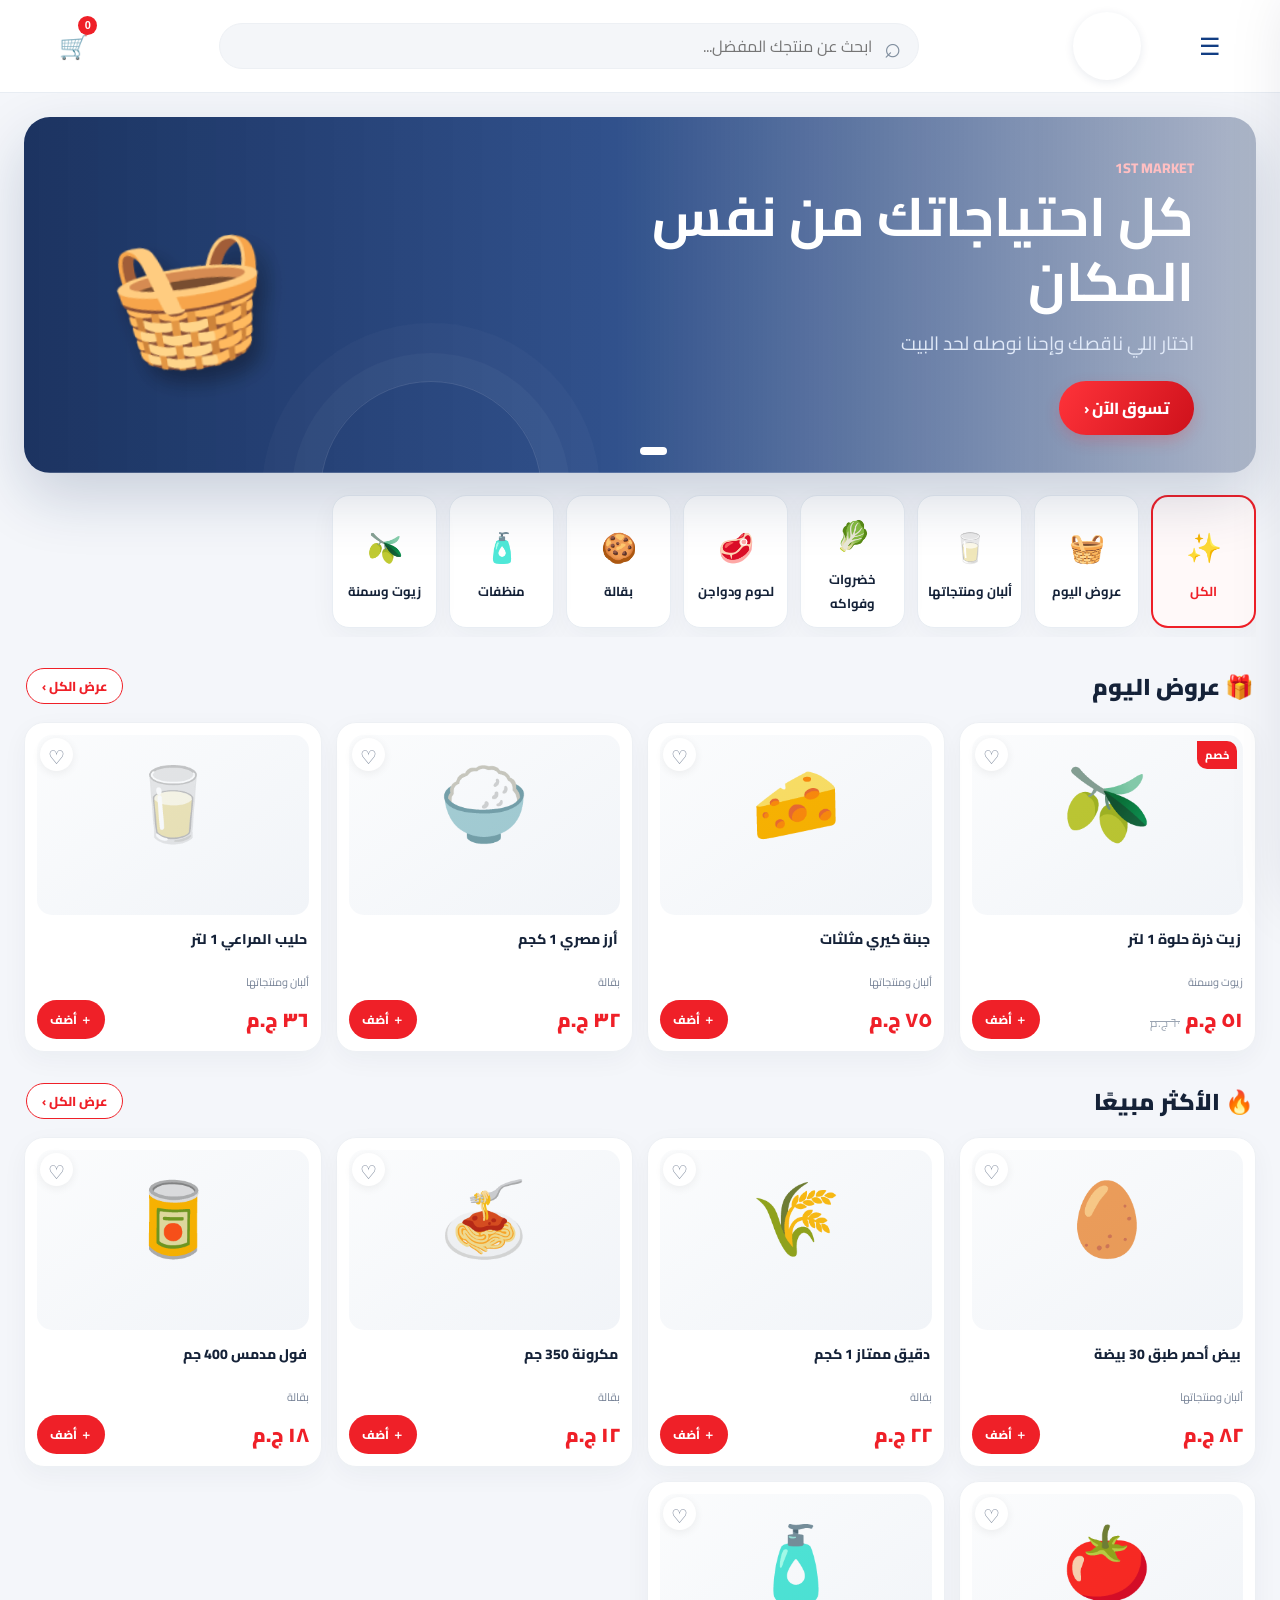
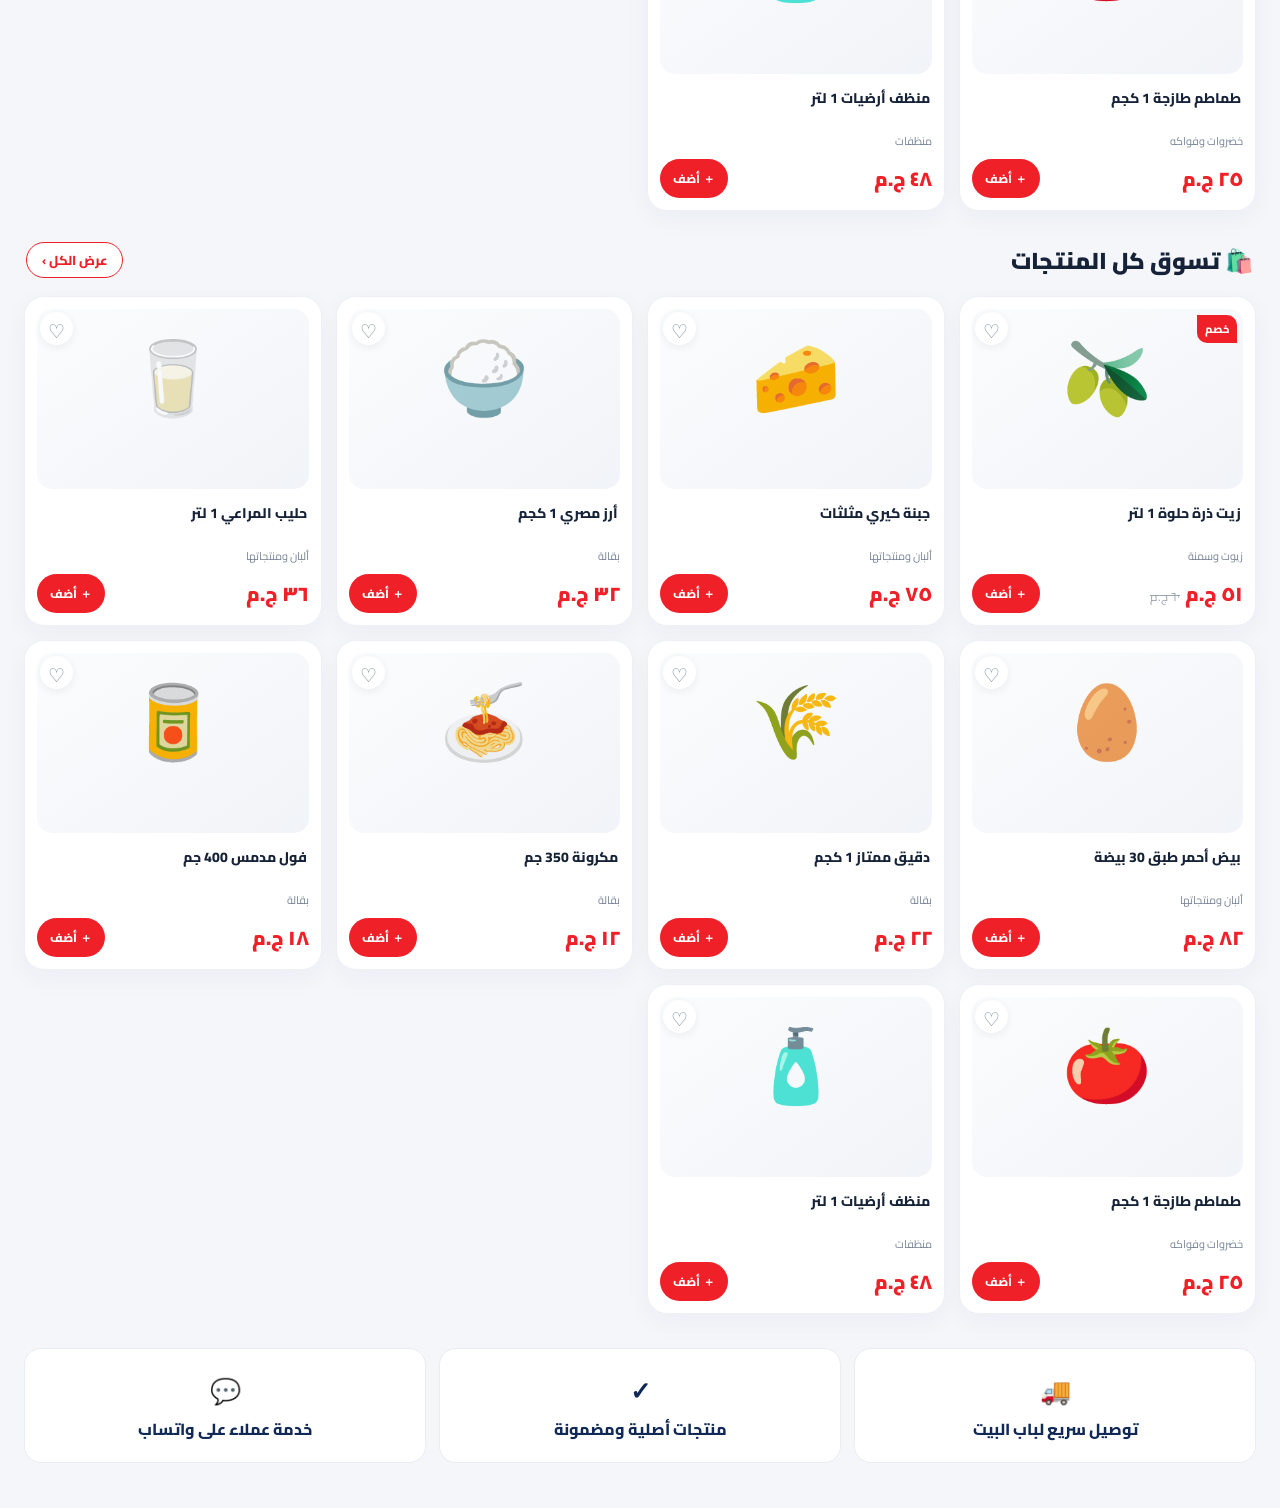
==== commit 2144cbbe: "Add files via upload" ====
--- a/index.html
+++ b/index.html
@@ -34,6 +34,7 @@
   </div>
   <script src="https://cdn.jsdelivr.net/npm/@supabase/supabase-js@2"></script>
   <script src="config.js"></script>
+  <script src="chat.js"></script>
   <script src="store.js"></script>
 </body>
 </html>
--- a/style.css
+++ b/style.css
@@ -8,3 +8,6 @@
 .hero.has-image:after{display:none}
 @media(max-width:700px){.product-open{height:137px}.detail-layout{grid-template-columns:1fr;padding:12px;gap:12px}.detail-photo{height:330px;min-height:260px}.detail-info{padding:7px}.detail-info h1{font-size:26px;margin:8px 0}.detail-price strong{font-size:30px}.track-form{grid-template-columns:1fr}.track-steps{overflow:auto}.track-steps span{min-width:72px}.product-specs th,.product-specs td{padding:8px;font-size:12px}}
 @media(max-width:540px){.brand-crop{width:48px;height:48px}.topbar .brand{min-width:52px;width:52px}}
+.expiry-hint{color:#8b5e12;background:#fff7df;border-radius:8px;padding:4px 7px;margin-top:5px;font-weight:700}.location-actions{display:flex;flex-wrap:wrap;gap:8px}.notification-consent{position:fixed;z-index:80;inset:0;display:grid;place-items:end center;padding:18px;background:#0e1b3044;backdrop-filter:blur(4px)}.notification-card{width:min(460px,100%);padding:22px;border:1px solid var(--line);border-radius:22px;background:#fff;box-shadow:0 20px 70px #10295735;text-align:center;animation:success-pop .35s both}.notification-card>span{font-size:32px}.notification-card h2{margin:8px 0}.notification-card p{color:var(--muted)}.notification-card button{margin:5px}
+/* Premium market experience */
+.hero{background-image:linear-gradient(90deg,#0b2455ed 0%,#0e3478d9 48%,#10295c50 100%),url('assets/hero-market.png');background-size:cover;background-position:center;box-shadow:0 24px 60px #112b5830;isolation:isolate}.hero:before{content:'';position:absolute;width:220px;height:220px;border:1px solid #ffffff20;border-radius:50%;inset:auto auto -130px 24%;box-shadow:0 0 0 28px #ffffff08,0 0 0 58px #ffffff06;animation:orbit-glow 9s ease-in-out infinite}.hero:after{content:'🧺';left:7%;font-size:128px;animation:market-float 4.4s ease-in-out infinite}.hero-copy{animation:copy-arrive .7s both}.hero-dots button{border:0;width:8px;height:8px;padding:0;border-radius:9px;background:#ffffff80;transition:all .25s}.hero-dots button.on{width:27px;background:#fff}.category-chip{transition:transform .24s,box-shadow .24s,border-color .24s}.category-chip:hover{transform:translateY(-5px);box-shadow:0 12px 25px #10295718}.product-card{overflow:hidden;transition:transform .28s,box-shadow .28s,border-color .28s}.product-card:hover{transform:translateY(-7px);box-shadow:0 18px 36px #10295718;border-color:#f7c3c5}.product-card .product-card-image{transition:transform .5s cubic-bezier(.2,.7,.2,1)}.product-card:hover .product-card-image{transform:scale(1.075)}.add-button{position:relative;overflow:hidden}.add-button:after,.red-button:after{content:'';position:absolute;inset:-40% auto -40% -50%;width:35%;transform:skewX(-18deg);background:linear-gradient(90deg,transparent,#ffffff70,transparent);transition:left .55s}.add-button:hover:after,.red-button:hover:after{left:125%}.features .feature{transition:transform .25s,box-shadow .25s}.features .feature:hover{transform:translateY(-5px);box-shadow:0 14px 28px #10295714}.track-steps span.done b{box-shadow:0 0 0 5px #e9f8ef;animation:step-pulse 2.5s infinite}.driver-contact-card,.driver-profile-card{display:flex;align-items:center;justify-content:space-between;gap:14px;margin-top:14px;padding:15px 17px;border:1px solid #e2e9f3;border-radius:17px;background:linear-gradient(120deg,#f4f8ff,#fff 62%,#fff5f5)}.driver-contact-card>div:first-child,.driver-profile-card>div{display:grid;gap:3px}.driver-contact-card small{color:var(--muted)}.driver-contact-card b{font-size:16px}.driver-contact-card span,.driver-profile-card p{margin:0;color:var(--muted);font-size:12px}.driver-contact-card>div:last-child{display:flex;flex-wrap:wrap;gap:8px}.chat-overlay{position:fixed;z-index:100;inset:0;display:grid;place-items:end center;padding:15px;background:#07172d82;backdrop-filter:blur(7px);animation:fade-in .2s both}.chat-panel{display:flex;flex-direction:column;width:min(520px,100%);height:min(680px,88vh);padding:18px;border:1px solid #e6ebf3;border-radius:25px;background:white;box-shadow:0 28px 90px #06152b55;animation:chat-up .3s both}.chat-panel header{display:flex;justify-content:space-between;align-items:center;padding:2px 4px 14px;border-bottom:1px solid var(--line)}.chat-panel header small{color:var(--red);font-weight:900;letter-spacing:1px}.chat-panel header h2{margin:2px 0 0;color:var(--navy)}.chat-panel header button{width:38px;height:38px;border:0;border-radius:50%;background:#f3f5f9;font-size:25px}.chat-feed{flex:1;overflow:auto;display:flex;flex-direction:column;gap:10px;padding:16px 4px}.chat-empty{margin:auto;color:var(--muted);text-align:center}.chat-message{align-self:flex-start;max-width:82%;padding:10px 13px;border-radius:16px 16px 16px 4px;background:#f0f4fa}.chat-message.mine{align-self:flex-end;border-radius:16px 16px 4px 16px;background:#fff0f0}.chat-message small{color:var(--muted);font-size:10px}.chat-message p{margin:4px 0 0;white-space:pre-wrap;overflow-wrap:anywhere}.chat-panel form{display:flex;gap:8px}.chat-panel form .field{flex:1;min-width:0}.chat-panel form button{white-space:nowrap}.chat-footnote{padding-top:8px;color:var(--muted);font-size:10px;text-align:center}.notification-card{box-shadow:0 25px 90px #09182e33}@keyframes market-float{0%,100%{transform:translateY(0) rotate(-6deg)}50%{transform:translateY(-13px) rotate(3deg)}}@keyframes orbit-glow{0%,100%{transform:translateY(0);opacity:.45}50%{transform:translateY(-20px);opacity:.85}}@keyframes copy-arrive{from{opacity:0;transform:translateX(18px)}to{opacity:1;transform:translateX(0)}}@keyframes step-pulse{50%{box-shadow:0 0 0 8px #e9f8ef55}}@keyframes fade-in{from{opacity:0}to{opacity:1}}@keyframes chat-up{from{opacity:0;transform:translateY(25px) scale(.98)}to{opacity:1;transform:translateY(0) scale(1)}}@media(max-width:600px){.hero{min-height:245px;padding:26px 6%}.hero:after{left:2%;font-size:76px;opacity:.75}.hero-copy{max-width:75%}.driver-contact-card{align-items:flex-start;flex-direction:column}.chat-panel{height:86vh;border-radius:22px 22px 12px 12px}.chat-panel form{gap:5px}}
